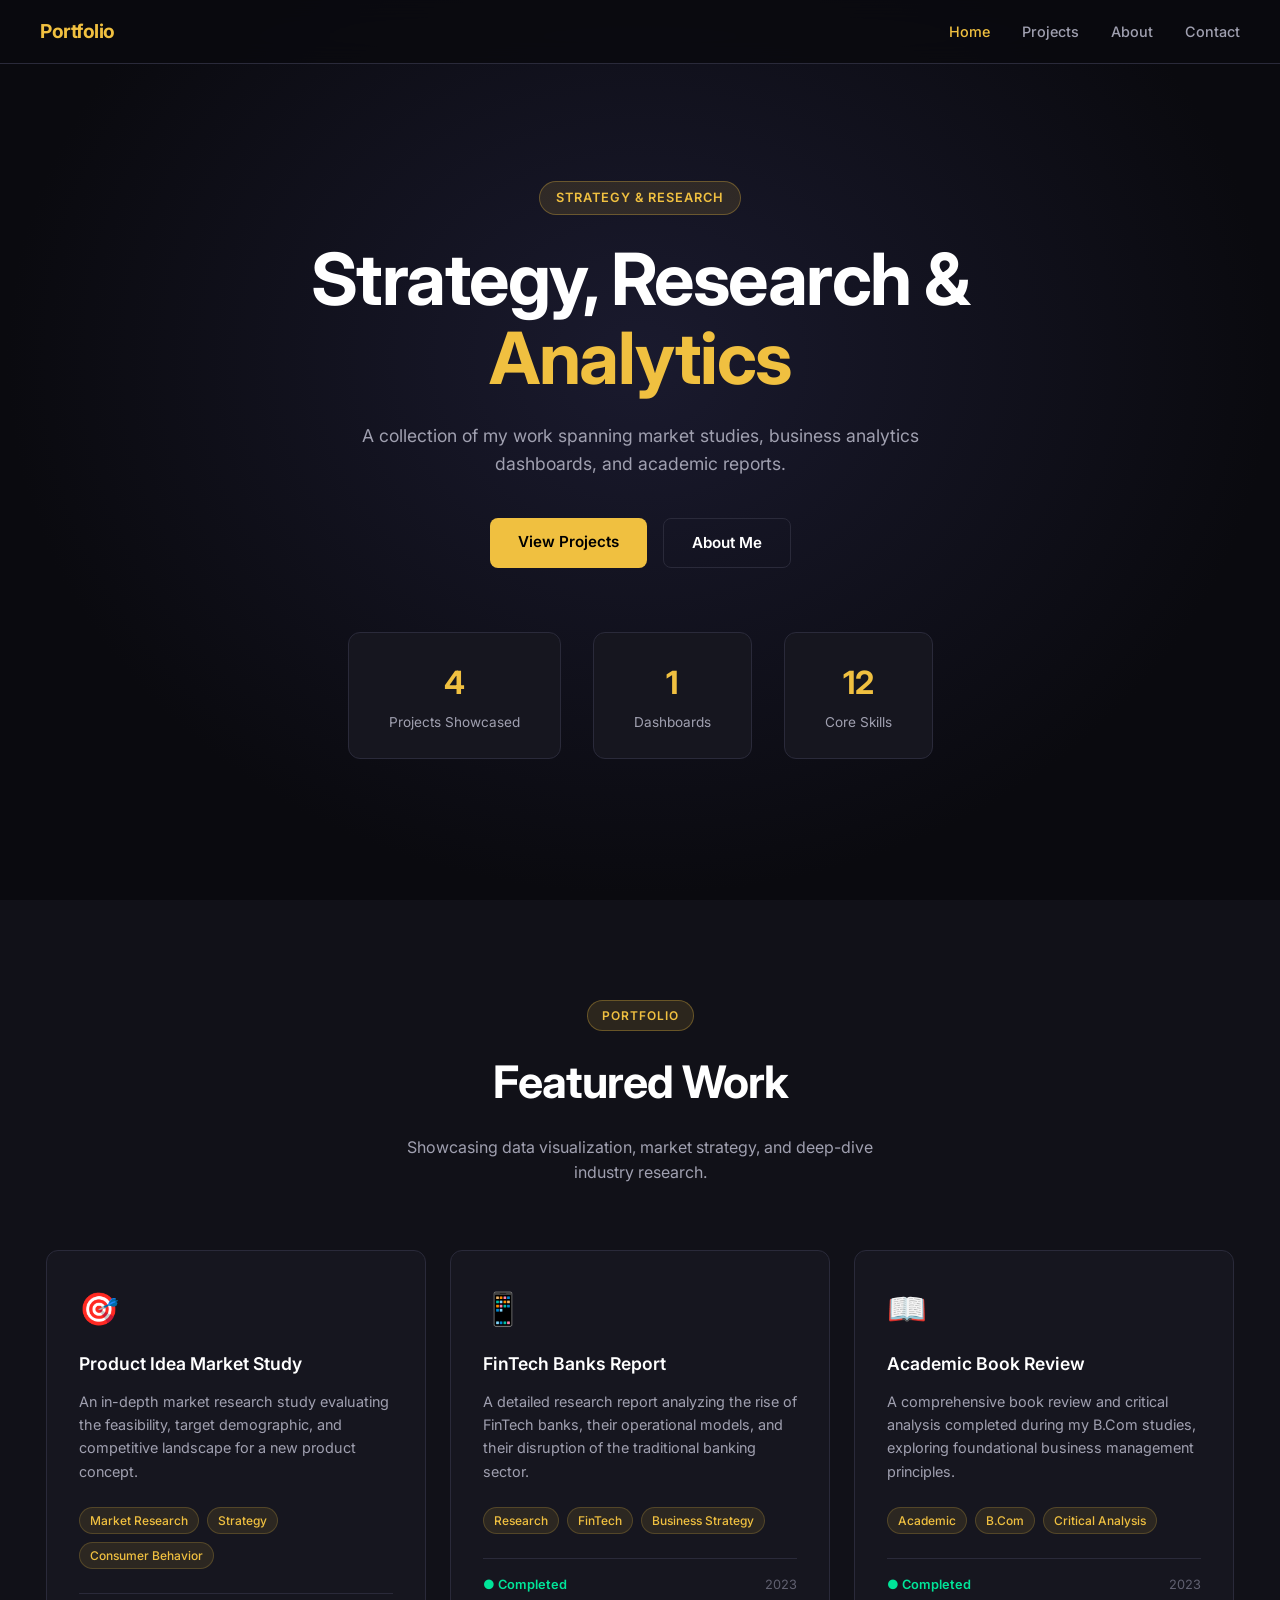
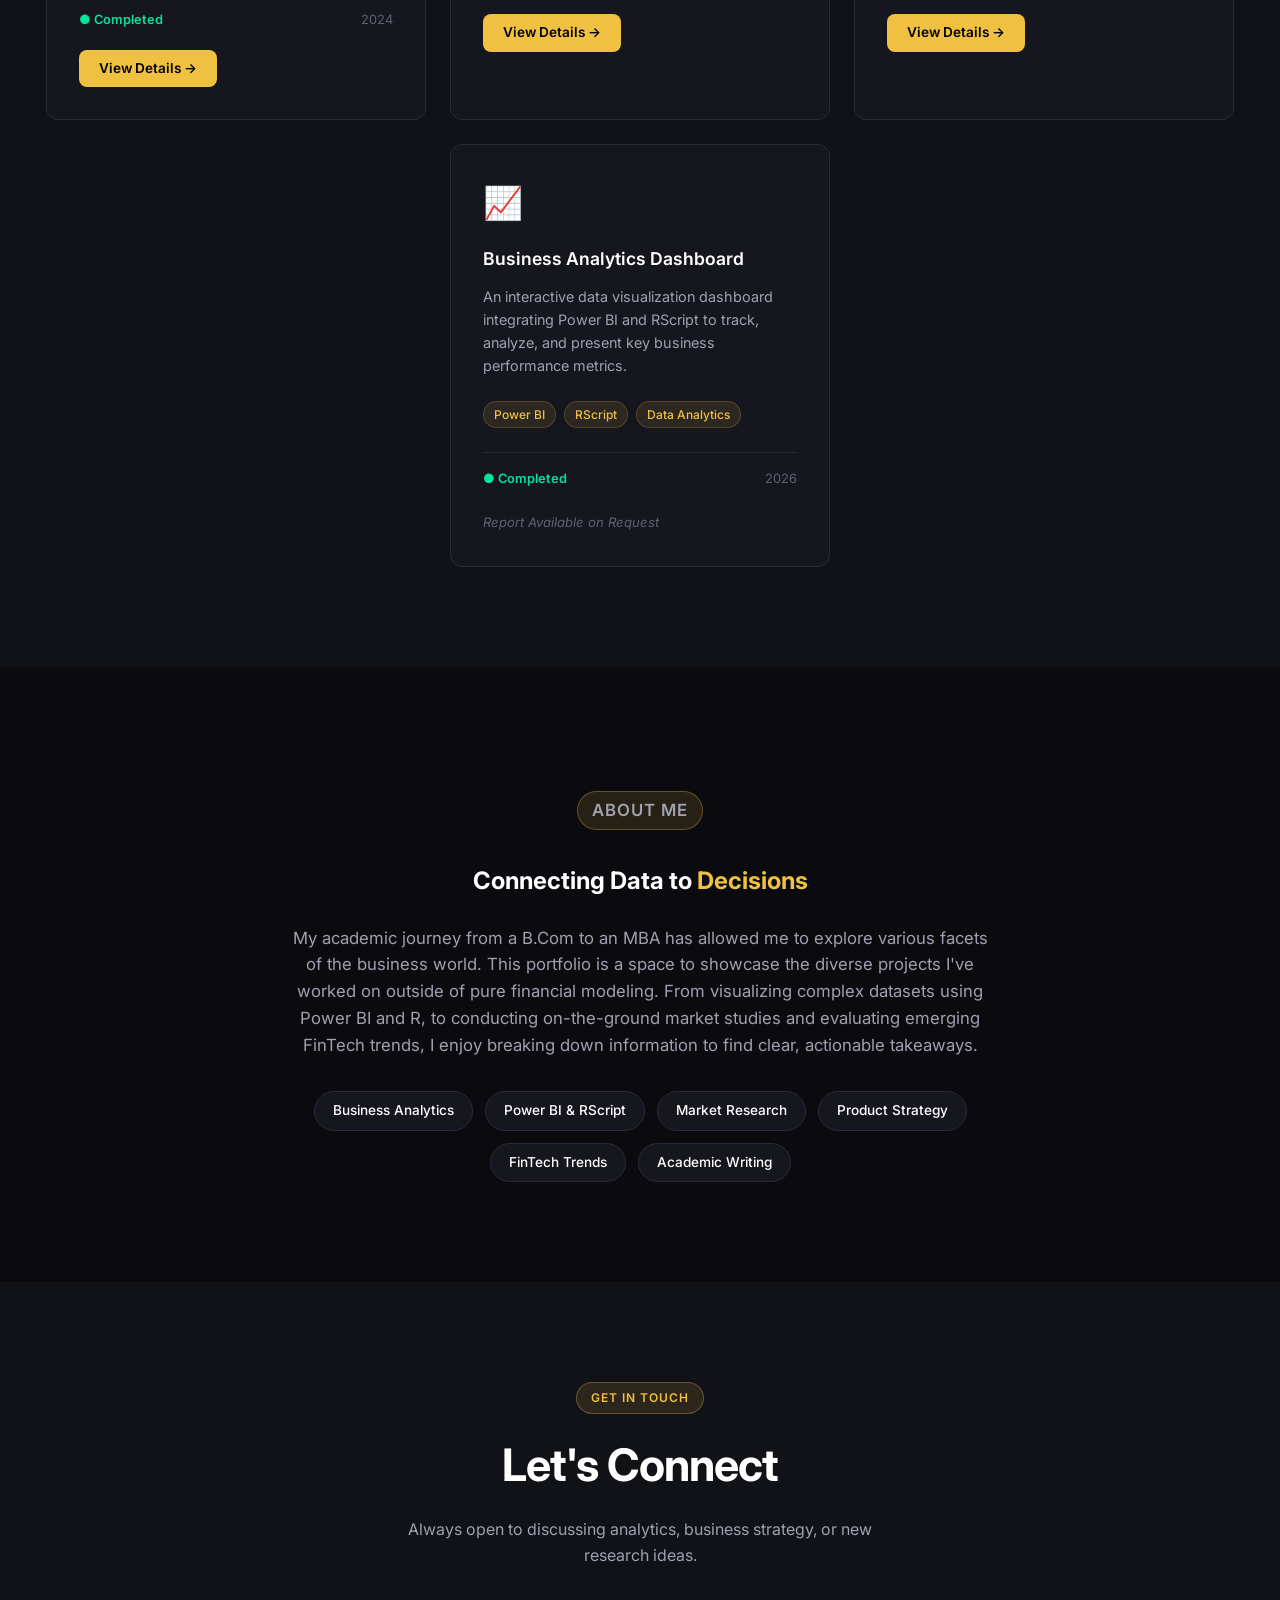
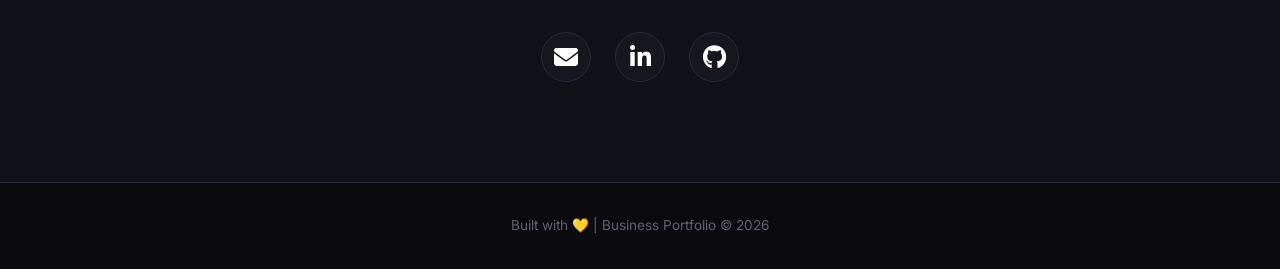
==== index.html @ 31db5a24 "first commit" ====
<!DOCTYPE html>
<html lang="en">
<head>
    <meta charset="UTF-8" />
    <meta name="viewport" content="width=device-width, initial-scale=1.0"/>
    <title>Business & Analytics Portfolio</title>
    <link rel="icon" href="images/favicon.svg" type="image/svg+xml"/>
    <link href="https://fonts.googleapis.com/css2?family=Inter:wght@300;400;500;600;700&display=swap" rel="stylesheet"/>
    <link rel="stylesheet" href="css/style.css"/>
    <link rel="stylesheet" href="https://cdnjs.cloudflare.com/ajax/libs/font-awesome/6.4.0/css/all.min.css">
</head>
<body>

    <nav id="navbar">
        <div class="nav-container">
            <div class="nav-logo">Portfolio</div>
            <ul class="nav-links">
                <li><a href="#home">Home</a></li>
                <li><a href="#projects">Projects</a></li>
                <li><a href="#about">About</a></li>
                <li><a href="#contact">Contact</a></li>
            </ul>
        </div>
    </nav>

    <section id="home" class="hero">
        <div class="hero-content">
            <p class="hero-tag">Strategy & Research</p>
            <h1>Strategy, Research & <br/> <span class="highlight">Analytics</span></h1>
            <p class="hero-sub">A collection of my work spanning market studies, business analytics dashboards, and academic reports.</p>
            <div class="hero-buttons">
                <a href="#projects" class="btn-primary">View Projects</a>
                <a href="#about" class="btn-secondary">About Me</a>
            </div>
        </div>
        <div class="hero-stats">
            <div class="stat-card">
                <h3 id="stat-projects">0</h3>
                <p>Projects Showcased</p>
            </div>
            <div class="stat-card">
                <h3 id="stat-models">0</h3>
                <p>Dashboards</p>
            </div>
            <div class="stat-card">
                <h3 id="stat-tools">0</h3>
                <p>Core Skills</p>
            </div>
        </div>
    </section>

    <section id="projects" class="projects">
        <div class="section-header">
            <p class="section-tag">Portfolio</p>
            <h2>Featured Work</h2>
            <p class="section-sub">Showcasing data visualization, market strategy, and deep-dive industry research.</p>
        </div>
        <div class="projects-grid" id="projects-grid">
            </div>
    </section>

    <section id="about" class="about">
        <div class="about-content">
            <p class="section-tag">About Me</p>
            <h2>Connecting Data to <span class="highlight">Decisions</span></h2>
            <p>My academic journey from a B.Com to an MBA has allowed me to explore various facets of the business world. This portfolio is a space to showcase the diverse projects I've worked on outside of pure financial modeling. From visualizing complex datasets using Power BI and R, to conducting on-the-ground market studies and evaluating emerging FinTech trends, I enjoy breaking down information to find clear, actionable takeaways.</p>
            <div class="skills-grid">
                <div class="skill-tag">Business Analytics</div>
                <div class="skill-tag">Power BI & RScript</div>
                <div class="skill-tag">Market Research</div>
                <div class="skill-tag">Product Strategy</div>
                <div class="skill-tag">FinTech Trends</div>
                <div class="skill-tag">Academic Writing</div>
            </div>
        </div>
    </section>

    <section id="contact" class="contact">
        <div class="section-header">
            <p class="section-tag">Get In Touch</p>
            <h2>Let's Connect</h2>
            <p class="section-sub">Always open to discussing analytics, business strategy, or new research ideas.</p>
        </div>
        <ul class="social-links">
            <li><a href="mailto:adithyas0503@gmail.com" class="social-icon"><i class="fas fa-envelope"></i></a></li>
            <li><a href="https://www.linkedin.com/in/s-adithya-918009294/" target="_blank" class="social-icon"><i class="fab fa-linkedin-in"></i></a></li>
            <li><a href="https://github.com/AnbudanAdithya" target="_blank" class="social-icon"><i class="fab fa-github"></i></a></li>
        </ul>
    </section>

    <footer>
        <p>Built with 💛 | Business Portfolio <span></span>© 2026</p>
    </footer>

    <script src="js/main.js"></script>

</body>
</html>
---- css/style.css ----
/* ── RESET & BASE ────────────────────────────────────────── */
*, *::before, *::after {
    margin: 0;
    padding: 0;
    box-sizing: border-box;
}

:root {
    --bg-primary:    #0a0a0f;
    --bg-secondary:  #111118;
    --bg-card:       #16161f;
    --accent:        #f0c040;
    --accent-hover:  #e0b030;
    --text-primary:  #ffffff;
    --text-secondary:#a0a0b0;
    --text-muted:    #606070;
    --border:        #2a2a3a;
    --success:       #00e599;
    --danger:        #ff4d6d;
    --font:          'Inter', sans-serif;
    --radius:        12px;
    --transition:    0.3s ease;
}

html { scroll-behavior: smooth; }

body {
    font-family: var(--font);
    background: var(--bg-primary);
    color: var(--text-primary);
    line-height: 1.6;
    overflow-x: hidden;
}

/* ── SCROLLBAR ───────────────────────────────────────────── */
::-webkit-scrollbar { width: 6px; }
::-webkit-scrollbar-track { background: var(--bg-primary); }
::-webkit-scrollbar-thumb { background: var(--accent); border-radius: 3px; }

/* ── NAVIGATION ──────────────────────────────────────────── */
#navbar {
    position: fixed;
    top: 0; left: 0; right: 0;
    z-index: 1000;
    background: rgba(10, 10, 15, 0.85);
    backdrop-filter: blur(12px);
    border-bottom: 1px solid var(--border);
    padding: 0 2rem;
    height: 64px;
    display: flex;
    align-items: center;
    transition: var(--transition);
}

.nav-container {
    max-width: 1200px;
    margin: 0 auto;
    width: 100%;
    display: flex;
    justify-content: space-between;
    align-items: center;
}

.nav-logo {
    font-size: 1.2rem;
    font-weight: 700;
    color: var(--accent);
    letter-spacing: -0.5px;
}

.nav-links {
    list-style: none;
    display: flex;
    gap: 2rem;
}

.nav-links a {
    text-decoration: none;
    color: var(--text-secondary);
    font-size: 0.9rem;
    font-weight: 500;
    transition: var(--transition);
}

.nav-links a:hover { color: var(--accent); }

/* ── HERO ─────────────────────────────────────────────────── */
.hero {
    min-height: 100vh;
    display: flex;
    flex-direction: column;
    justify-content: center;
    align-items: center;
    text-align: center;
    padding: 100px 2rem 60px;
    background: radial-gradient(ellipse at 50% 40%, #1a1a2e 0%, var(--bg-primary) 70%);
}

.hero-tag {
    display: inline-block;
    background: rgba(240, 192, 64, 0.12);
    color: var(--accent);
    border: 1px solid rgba(240, 192, 64, 0.3);
    padding: 6px 16px;
    border-radius: 100px;
    font-size: 0.8rem;
    font-weight: 600;
    letter-spacing: 1px;
    text-transform: uppercase;
    margin-bottom: 1.5rem;
}

.hero h1 {
    font-size: clamp(2.5rem, 6vw, 4.5rem);
    font-weight: 700;
    line-height: 1.1;
    letter-spacing: -1.5px;
    margin-bottom: 1.5rem;
}

.highlight { color: var(--accent); }

.hero-sub {
    font-size: 1.1rem;
    color: var(--text-secondary);
    max-width: 560px;
    margin: 0 auto 2.5rem;
}

.hero-buttons {
    display: flex;
    gap: 1rem;
    justify-content: center;
    flex-wrap: wrap;
    margin-bottom: 4rem;
}

.hero-stats {
    display: flex;
    gap: 2rem;
    flex-wrap: wrap;
    justify-content: center;
}

.stat-card {
    background: var(--bg-card);
    border: 1px solid var(--border);
    border-radius: var(--radius);
    padding: 1.5rem 2.5rem;
    text-align: center;
    transition: var(--transition);
}

.stat-card:hover {
    border-color: var(--accent);
    transform: translateY(-4px);
}

.stat-card h3 {
    font-size: 2rem;
    font-weight: 700;
    color: var(--accent);
}

.stat-card p {
    font-size: 0.85rem;
    color: var(--text-secondary);
    margin-top: 4px;
}

/* ── BUTTONS ─────────────────────────────────────────────── */
.btn-primary {
    background: var(--accent);
    color: #000;
    padding: 12px 28px;
    border-radius: 8px;
    font-weight: 600;
    font-size: 0.95rem;
    text-decoration: none;
    border: none;
    cursor: pointer;
    transition: var(--transition);
    display: inline-block;
}

.btn-primary:hover {
    background: var(--accent-hover);
    transform: translateY(-2px);
}

.btn-secondary {
    background: transparent;
    color: var(--text-primary);
    padding: 12px 28px;
    border-radius: 8px;
    font-weight: 600;
    font-size: 0.95rem;
    text-decoration: none;
    border: 1px solid var(--border);
    cursor: pointer;
    transition: var(--transition);
    display: inline-block;
}

.btn-secondary:hover {
    border-color: var(--accent);
    color: var(--accent);
    transform: translateY(-2px);
}

/* ── SECTIONS ────────────────────────────────────────────── */
section { padding: 100px 2rem; }

.section-header {
    text-align: center;
    margin-bottom: 4rem;
}

.section-tag {
    display: inline-block;
    background: rgba(240, 192, 64, 0.12);
    color: var(--accent);
    border: 1px solid rgba(240, 192, 64, 0.3);
    padding: 5px 14px;
    border-radius: 100px;
    font-size: 0.75rem;
    font-weight: 600;
    letter-spacing: 1px;
    text-transform: uppercase;
    margin-bottom: 1rem;
}

.section-header h2 {
    font-size: clamp(1.8rem, 4vw, 2.8rem);
    font-weight: 700;
    letter-spacing: -1px;
    margin-bottom: 1rem;
}

.section-sub {
    color: var(--text-secondary);
    font-size: 1rem;
    max-width: 520px;
    margin: 0 auto;
}

/* ── PROJECTS GRID ───────────────────────────────────────── */
.projects { background: var(--bg-secondary); }

.projects-grid {
    display: flex;
    flex-wrap: wrap;
    justify-content: center;
    /*grid-template-columns: repeat(auto-fit, minmax(320px, 1fr));*/
    gap: 1.5rem;
    max-width: 1200px;
    margin: 0 auto;
}

.project-card {
    flex: 1 1 320px; /* Allows the card to grow, shrink, with a base of 320px */
    max-width: 380px; /* Prevents a single card from stretching out too wide */
    background: var(--bg-card);
    border: 1px solid var(--border);
    border-radius: var(--radius);
    padding: 2rem;
    transition: var(--transition);
    cursor: pointer;
    position: relative;
    overflow: hidden;
}

.project-card::before {
    content: '';
    position: absolute;
    top: 0; left: 0; right: 0;
    height: 3px;
    background: var(--accent);
    transform: scaleX(0);
    transition: var(--transition);
}

.project-card:hover { 
    border-color: var(--accent);
    transform: translateY(-6px);
}

.project-card:hover::before { transform: scaleX(1); }

.project-icon {
    font-size: 2rem;
    margin-bottom: 1rem;
}

.project-card h3 {
    font-size: 1.1rem;
    font-weight: 600;
    margin-bottom: 0.75rem;
}

.project-card p {
    color: var(--text-secondary);
    font-size: 0.9rem;
    margin-bottom: 1.5rem;
    line-height: 1.6;
}

.project-tags {
    display: flex;
    flex-wrap: wrap;
    gap: 0.5rem;
    margin-bottom: 1.5rem;
}

.tag {
    background: rgba(240, 192, 64, 0.1);
    color: var(--accent);
    border: 1px solid rgba(240, 192, 64, 0.2);
    padding: 3px 10px;
    border-radius: 100px;
    font-size: 0.75rem;
    font-weight: 500;
}

.project-footer {
    display: flex;
    justify-content: space-between;
    align-items: center;
    font-size: 0.8rem;
    color: var(--text-muted);
    border-top: 1px solid var(--border);
    padding-top: 1rem;
}

/* ── CALCULATOR ──────────────────────────────────────────── */
.calculator-section { background: var(--bg-primary); }

.calculator-vertical {
    max-width: 1100px;
    margin: 0 auto;
    display: flex;
    flex-direction: column;
    gap: 2rem;
}

/* ── INPUT PANEL (top) ───────────────────────────────────── */
.calc-inputs-top {
    background: var(--bg-card);
    border: 1px solid var(--border);
    border-radius: var(--radius);
    padding: 2rem;
}

.calc-inputs-top h3 {
    font-size: 1.1rem;
    font-weight: 600;
    color: var(--accent);
    margin-bottom: 1.5rem;
}

.inputs-grid {
    display: grid;
    grid-template-columns: 1fr 1fr;
    gap: 2rem;
}

.input-col { display: flex; flex-direction: column; gap: 0; }

.input-group {
    margin-bottom: 1.1rem;
}

.input-group label {
    display: block;
    font-size: 0.82rem;
    font-weight: 500;
    color: var(--text-secondary);
    margin-bottom: 6px;
}

.input-group input {
    width: 100%;
    background: var(--bg-secondary);
    border: 1px solid var(--border);
    border-radius: 8px;
    padding: 10px 14px;
    color: var(--text-primary);
    font-size: 0.9rem;
    font-family: var(--font);
    transition: var(--transition);
    outline: none;
}

.input-group input:focus {
    border-color: var(--accent);
    box-shadow: 0 0 0 3px rgba(240, 192, 64, 0.1);
}

.calc-actions {
    display: flex;
    gap: 1rem;
    margin-top: 1.5rem;
    padding-top: 1.5rem;
    border-top: 1px solid var(--border);
    justify-content: center;
}

.calc-actions button {
    min-width: 220px;
}

/* ── RESULTS PANEL (full width) ──────────────────────────── */
.calc-results-full {
    background: var(--bg-card);
    border: 1px solid var(--border);
    border-radius: var(--radius);
    padding: 2rem;
}

.result-metric {
    background: var(--bg-secondary);
    border: 1px solid var(--border);
    border-radius: 10px;
    padding: 1.2rem 1.5rem;
    margin-bottom: 1rem;
    display: flex;
    justify-content: space-between;
    align-items: center;
    transition: var(--transition);
}

.result-metric:hover { border-color: var(--accent); }

.result-metric .label {
    font-size: 0.85rem;
    color: var(--text-secondary);
}

.result-metric .value {
    font-size: 1.15rem;
    font-weight: 700;
    color: var(--accent);
}

.result-metric .value.positive { color: var(--success); }
.result-metric .value.negative { color: var(--danger); }

/* ── CASH FLOW TABLE ─────────────────────────────────────── */
.cf-table {
    width: 100%;
    border-collapse: collapse;
    font-size: 0.85rem;
    margin-top: 1.5rem;
}

.cf-table th {
    background: var(--bg-primary);
    color: var(--text-secondary);
    padding: 12px 16px;
    text-align: right;
    font-weight: 600;
    border-bottom: 1px solid var(--border);
}

.cf-table th:first-child { text-align: left; }

.cf-table td {
    padding: 12px 16px;
    text-align: right;
    border-bottom: 1px solid var(--border);
    color: var(--text-primary);
}

.cf-table td:first-child { text-align: left; font-weight: 500; }
.cf-table tr:hover td { background: rgba(240,192,64,0.04); }
.cf-table .positive { color: var(--success); font-weight: 600; }
.cf-table .negative { color: var(--danger);  font-weight: 600; }

/* ── CHART ───────────────────────────────────────────────── */
.chart-wrapper {
    background: var(--bg-card);
    border: 1px solid var(--border);
    border-radius: var(--radius);
    padding: 2rem;
}

/* ── INPUT TABLE (uneven mode) ───────────────────────────── */
.input-table {
    width: 100%;
    border-collapse: collapse;
    font-size: 0.85rem;
}

.input-table th {
    background: var(--bg-primary);
    color: var(--text-secondary);
    padding: 10px 12px;
    text-align: center;
    font-weight: 600;
    border-bottom: 1px solid var(--border);
}

.input-table td {
    padding: 6px 8px;
    border-bottom: 1px solid var(--border);
    text-align: center;
}

.table-input {
    width: 100%;
    background: var(--bg-secondary);
    border: 1px solid var(--border);
    border-radius: 6px;
    padding: 8px 10px;
    color: var(--text-primary);
    font-size: 0.85rem;
    font-family: var(--font);
    outline: none;
    text-align: right;
    transition: var(--transition);
}

.table-input:focus {
    border-color: var(--accent);
    box-shadow: 0 0 0 2px rgba(240,192,64,0.1);
}

/* ── TOGGLE ──────────────────────────────────────────────── */
.toggle-group {
    display: flex;
    flex-direction: column;
    gap: 0.5rem;
    margin-top: 4px;
}

.toggle-option {
    display: flex;
    align-items: center;
    gap: 8px;
    cursor: pointer;
    font-size: 0.85rem;
    color: var(--text-secondary);
    padding: 8px 12px;
    border: 1px solid var(--border);
    border-radius: 8px;
    transition: var(--transition);
}

.toggle-option:hover { border-color: var(--accent); color: var(--text-primary); }
.toggle-option input[type="radio"] { accent-color: var(--accent); }

/* ── RESPONSIVE ──────────────────────────────────────────── */
@media (max-width: 768px) {
    .inputs-grid { grid-template-columns: 1fr; }
    .calc-actions { flex-direction: column; }
}

/* ── ABOUT ───────────────────────────────────────────────── */
.about {
    background: var(--bg-primary);
    display: flex;
    justify-content: center;
}

.about-content {
    max-width: 700px;
    text-align: center;
}

.about-content p {
    color: var(--text-secondary);
    font-size: 1.05rem;
    margin: 1.5rem 0 2rem;
}

.skills-grid {
    display: flex;
    flex-wrap: wrap;
    gap: 0.75rem;
    justify-content: center;
}

.skill-tag {
    background: var(--bg-card);
    border: 1px solid var(--border);
    color: var(--text-primary);
    padding: 8px 18px;
    border-radius: 100px;
    font-size: 0.85rem;
    font-weight: 500;
    transition: var(--transition);
}

.skill-tag:hover {
    border-color: var(--accent);
    color: var(--accent);
}

/* ── CONTACT ─────────────────────────────────────────────── */
.contact { background: var(--bg-secondary); }

.social-links {
    display: flex;
    justify-content: center;
    gap: 1.5rem;
    list-style: none;
}

.social-icon {
    display: inline-flex;
    justify-content: center;
    align-items: center;
    width: 50px;
    height: 50px;
    background: var(--bg-card);
    border: 1px solid var(--border);
    color: var(--text-primary);
    border-radius: 50%;
    font-size: 1.5rem;
    text-decoration: none;
    transition: var(--transition);
}

.social-icon:hover {
    background: var(--accent);
    color: var(--bg-primary);
    border-color: var(--accent);
    transform: translateY(-5px);
    box-shadow: 0 5px 15px rgba(240, 192, 64, 0.3);
}

.contact-card:hover {
    border-color: var(--accent);
    color: var(--accent);
    transform: translateY(-4px);
}

/* ── FOOTER ──────────────────────────────────────────────── */
footer {
    text-align: center;
    padding: 2rem;
    color: var(--text-muted);
    font-size: 0.85rem;
    border-top: 1px solid var(--border);
}

/* ── RESPONSIVE ──────────────────────────────────────────── */
@media (max-width: 768px) {
    .nav-links { display: none; }
    .calculator-wrapper { grid-template-columns: 1fr; }
    .hero-stats { gap: 1rem; }
    .stat-card { padding: 1rem 1.5rem; }
}

/* ── INPUT TABLE ─────────────────────────────────────────── */
.input-table {
    width: 100%;
    border-collapse: collapse;
    font-size: 0.82rem;
    margin-bottom: 1rem;
}

.input-table th {
    background: var(--bg-primary);
    color: var(--text-secondary);
    padding: 10px 8px;
    text-align: center;
    font-weight: 600;
    border-bottom: 1px solid var(--border);
    font-size: 0.78rem;
}

.input-table td {
    padding: 6px 4px;
    border-bottom: 1px solid var(--border);
    text-align: center;
}

.table-input {
    width: 100%;
    background: var(--bg-secondary);
    border: 1px solid var(--border);
    border-radius: 6px;
    padding: 7px 8px;
    color: var(--text-primary);
    font-size: 0.82rem;
    font-family: var(--font);
    outline: none;
    text-align: right;
    transition: var(--transition);
}

.table-input:focus {
    border-color: var(--accent);
    box-shadow: 0 0 0 2px rgba(240,192,64,0.1);
}

/* ── INVESTMENT TOGGLE ───────────────────────────────────── */
.toggle-group {
    display: flex;
    flex-direction: column;
    gap: 0.5rem;
    margin-top: 4px;
}

.toggle-option {
    display: flex;
    align-items: center;
    gap: 8px;
    cursor: pointer;
    font-size: 0.85rem;
    color: var(--text-secondary);
    padding: 8px 12px;
    border: 1px solid var(--border);
    border-radius: 8px;
    transition: var(--transition);
}

.toggle-option:hover { border-color: var(--accent); color: var(--text-primary); }

.toggle-option input[type="radio"] { accent-color: var(--accent); }

/* ── MODEL PAGE HERO ─────────────────────────────────────── */
.model-hero {
    padding: 120px 2rem 60px;
    text-align: center;
    background: radial-gradient(ellipse at 50% 40%, #1a1a2e 0%, var(--bg-primary) 70%);
}

.model-hero-content {
    max-width: 700px;
    margin: 0 auto;
}

.model-hero h1 {
    font-size: clamp(2rem, 5vw, 3.5rem);
    font-weight: 700;
    letter-spacing: -1.5px;
    margin-bottom: 1rem;
    line-height: 1.1;
}

.contact-card {
    background: var(--bg-card);
    border: 1px solid var(--border);
    color: var(--text-primary);
    text-decoration: none;
    padding: 1.2rem 2.5rem;
    border-radius: var(--radius);
    font-weight: 600;
    font-size: 1rem;
    transition: var(--transition);
    
    /* Add these 3 lines to align the new logos perfectly */
    display: flex;
    align-items: center;
    gap: 12px;
}
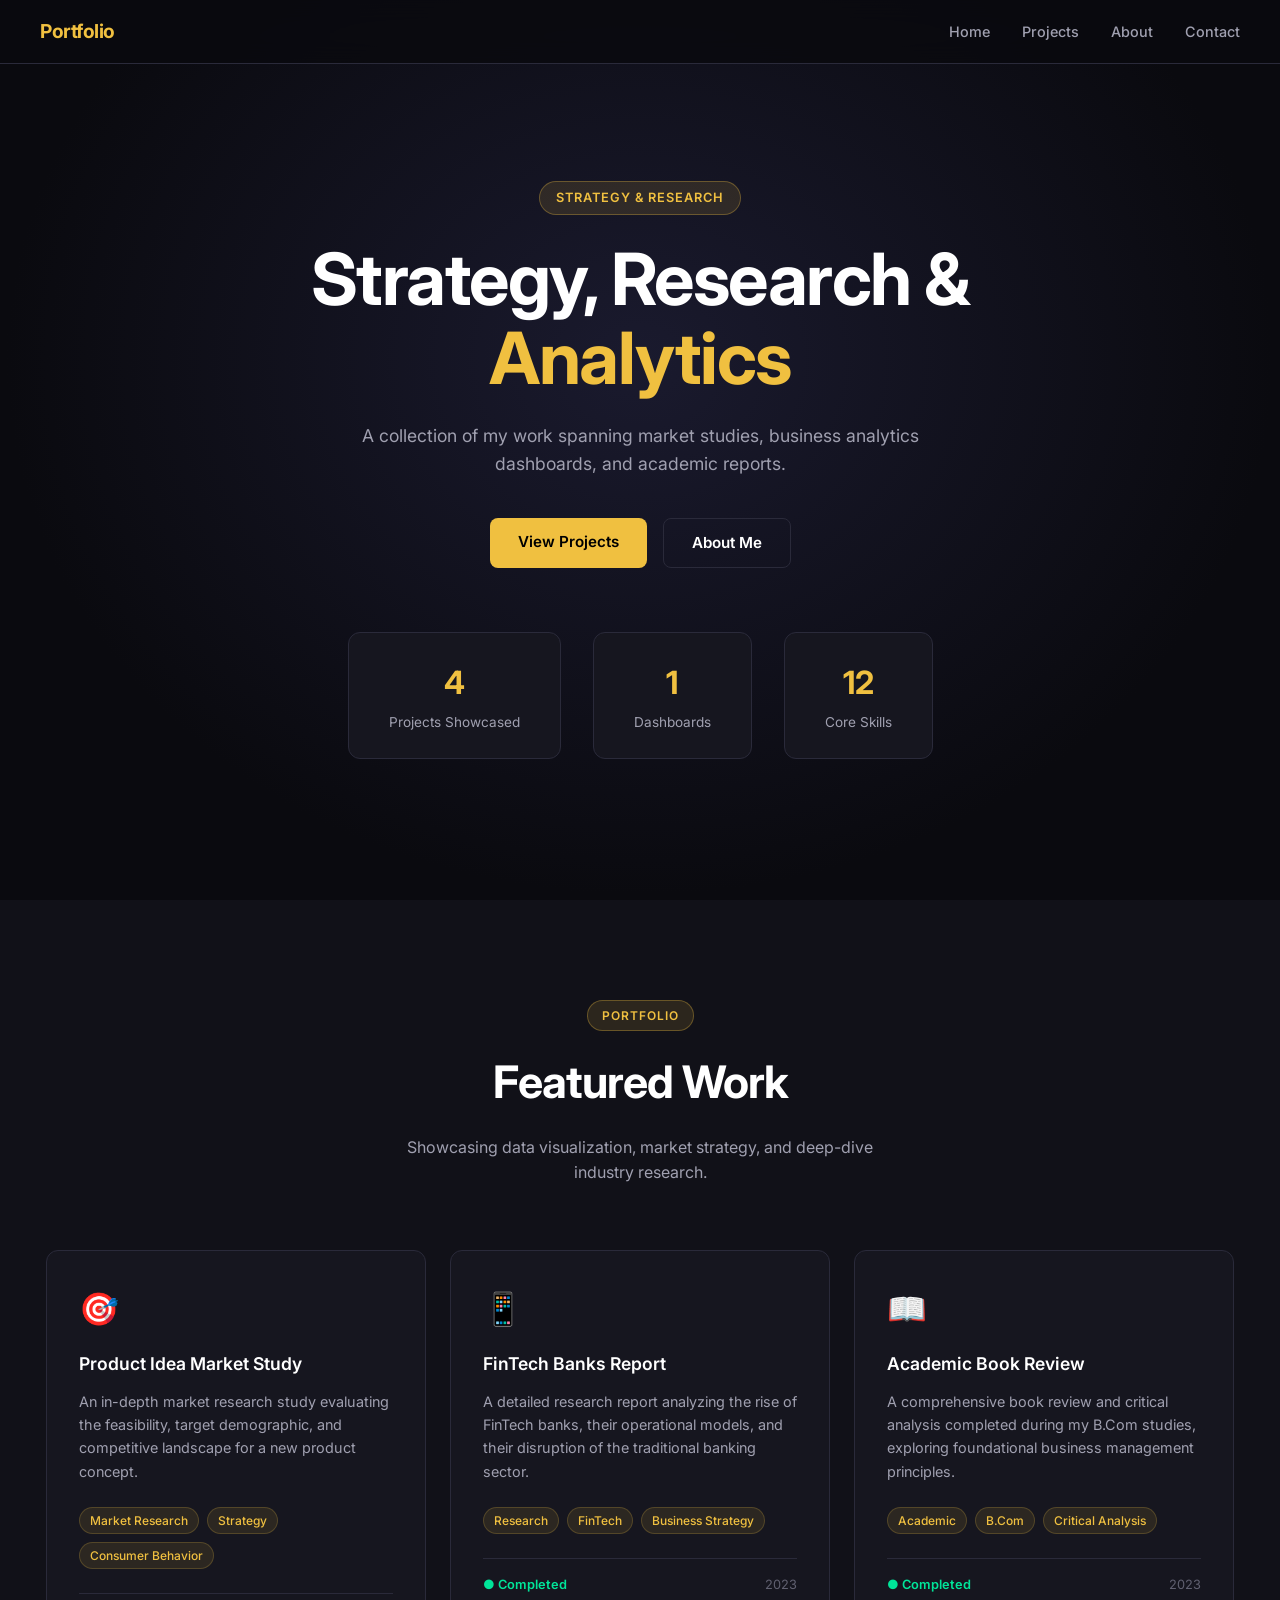
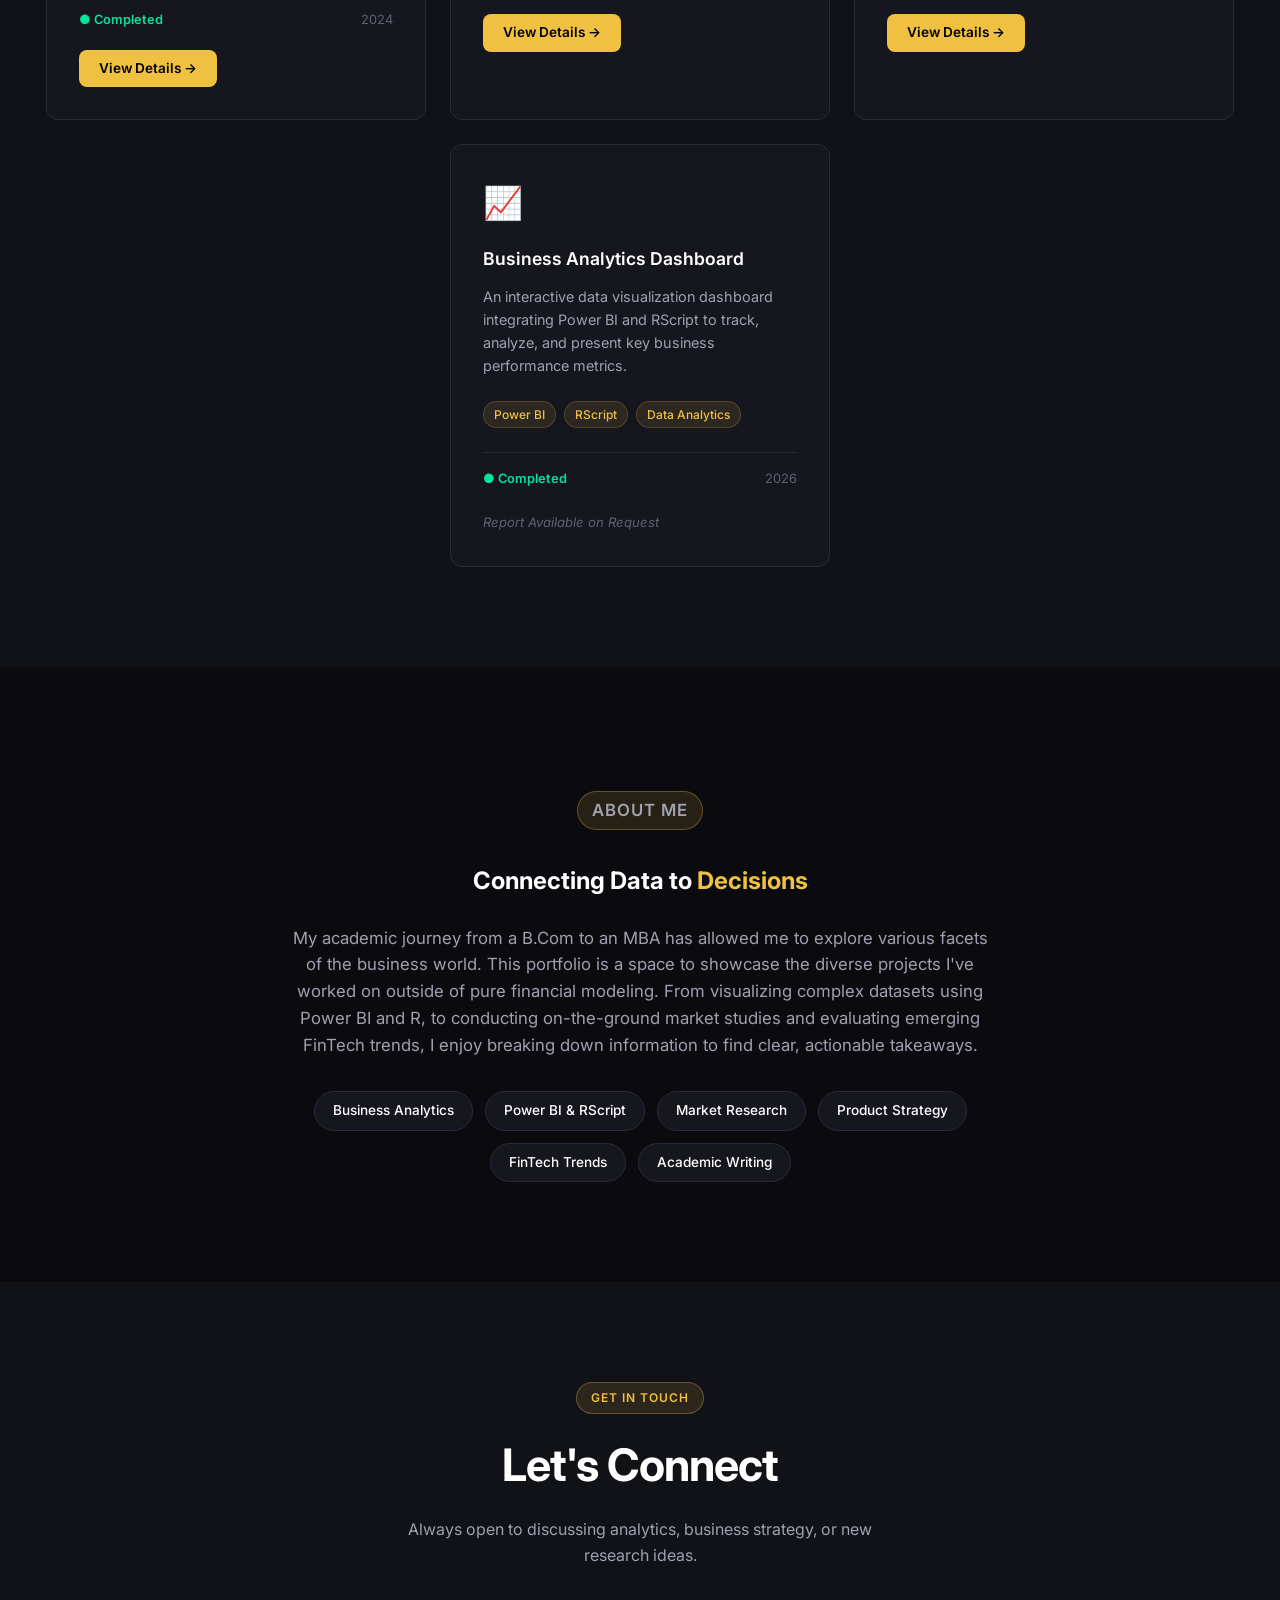
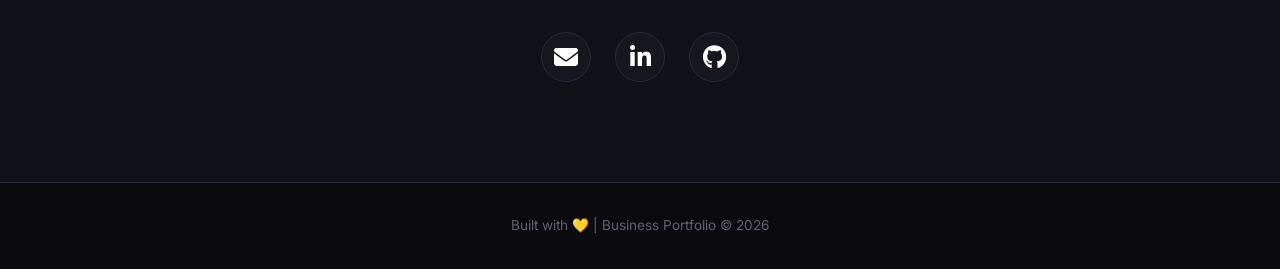
==== commit 69e67194: "link_update_Home" ====
--- a/index.html
+++ b/index.html
@@ -15,7 +15,7 @@
         <div class="nav-container">
             <div class="nav-logo">Portfolio</div>
             <ul class="nav-links">
-                <li><a href="#home">Home</a></li>
+                <li><a href="https://adithya05.vercel.app/index.html">Home</a></li>
                 <li><a href="#projects">Projects</a></li>
                 <li><a href="#about">About</a></li>
                 <li><a href="#contact">Contact</a></li>
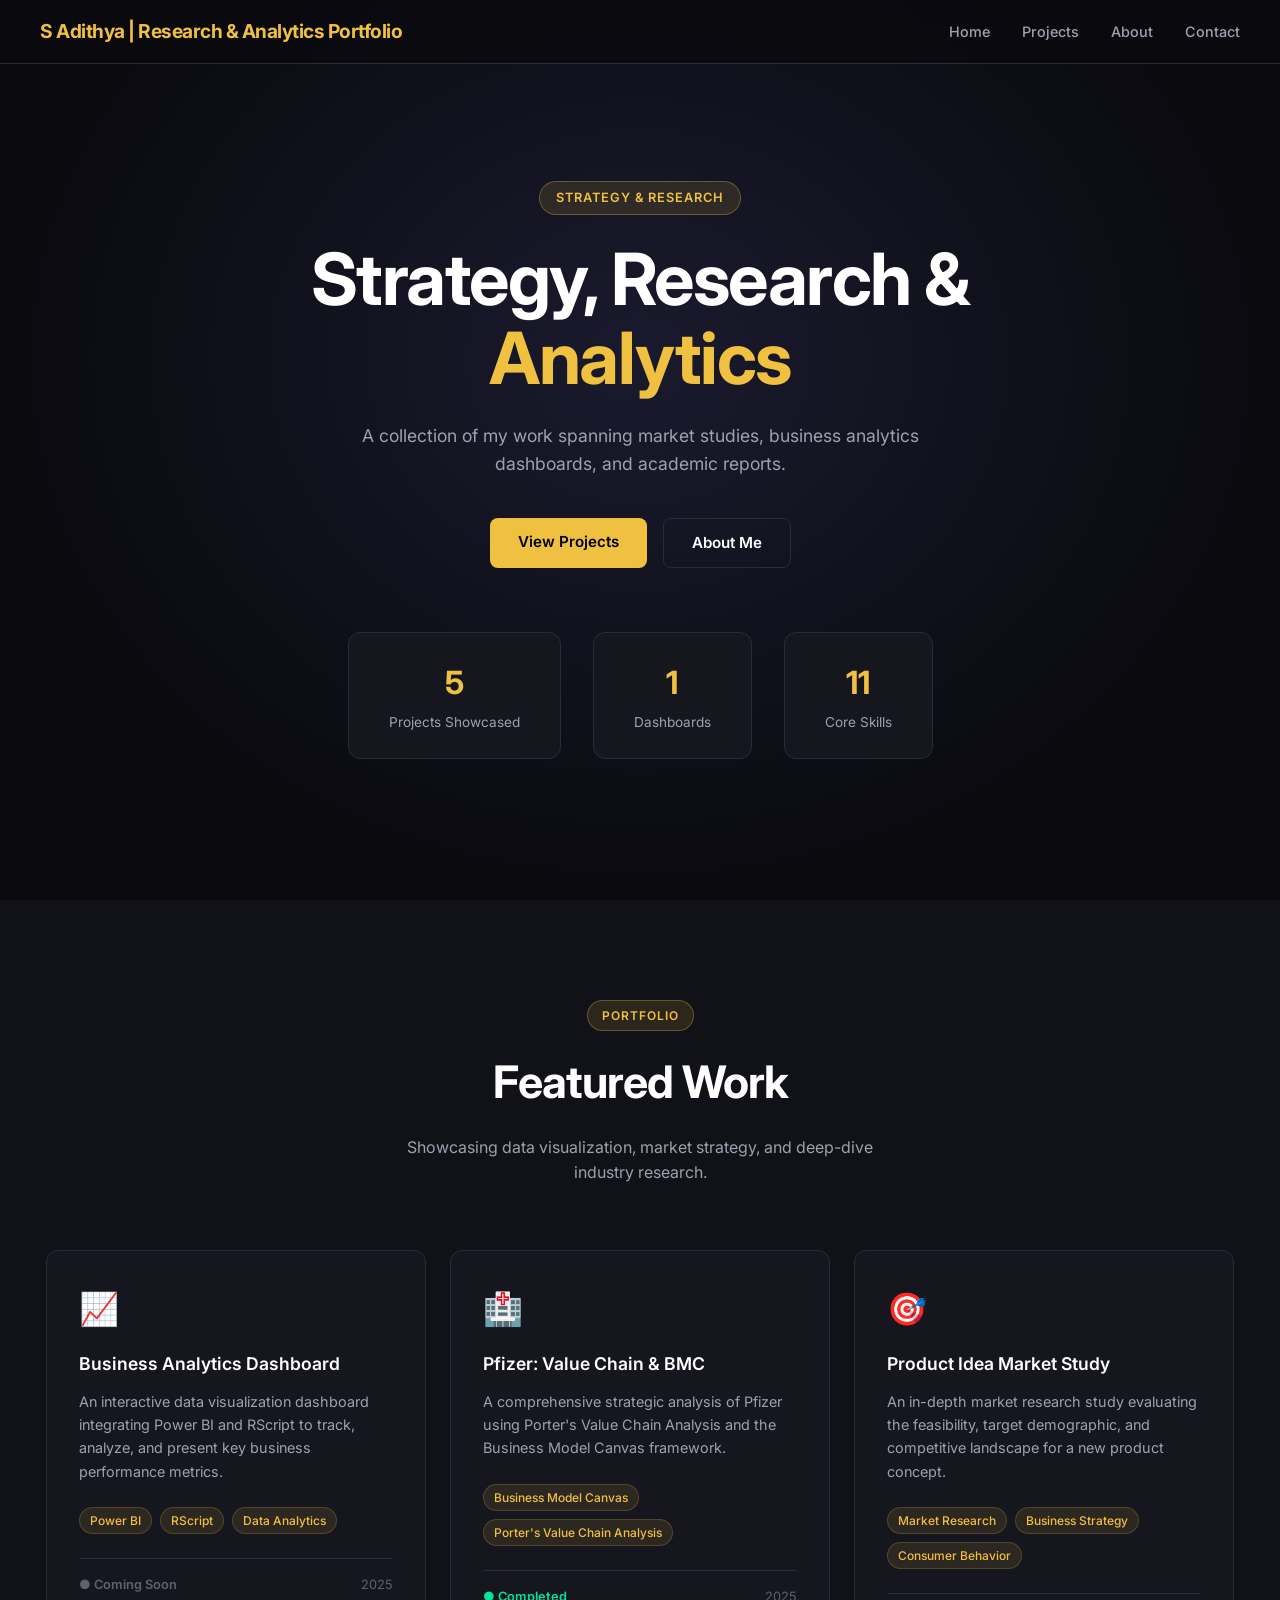
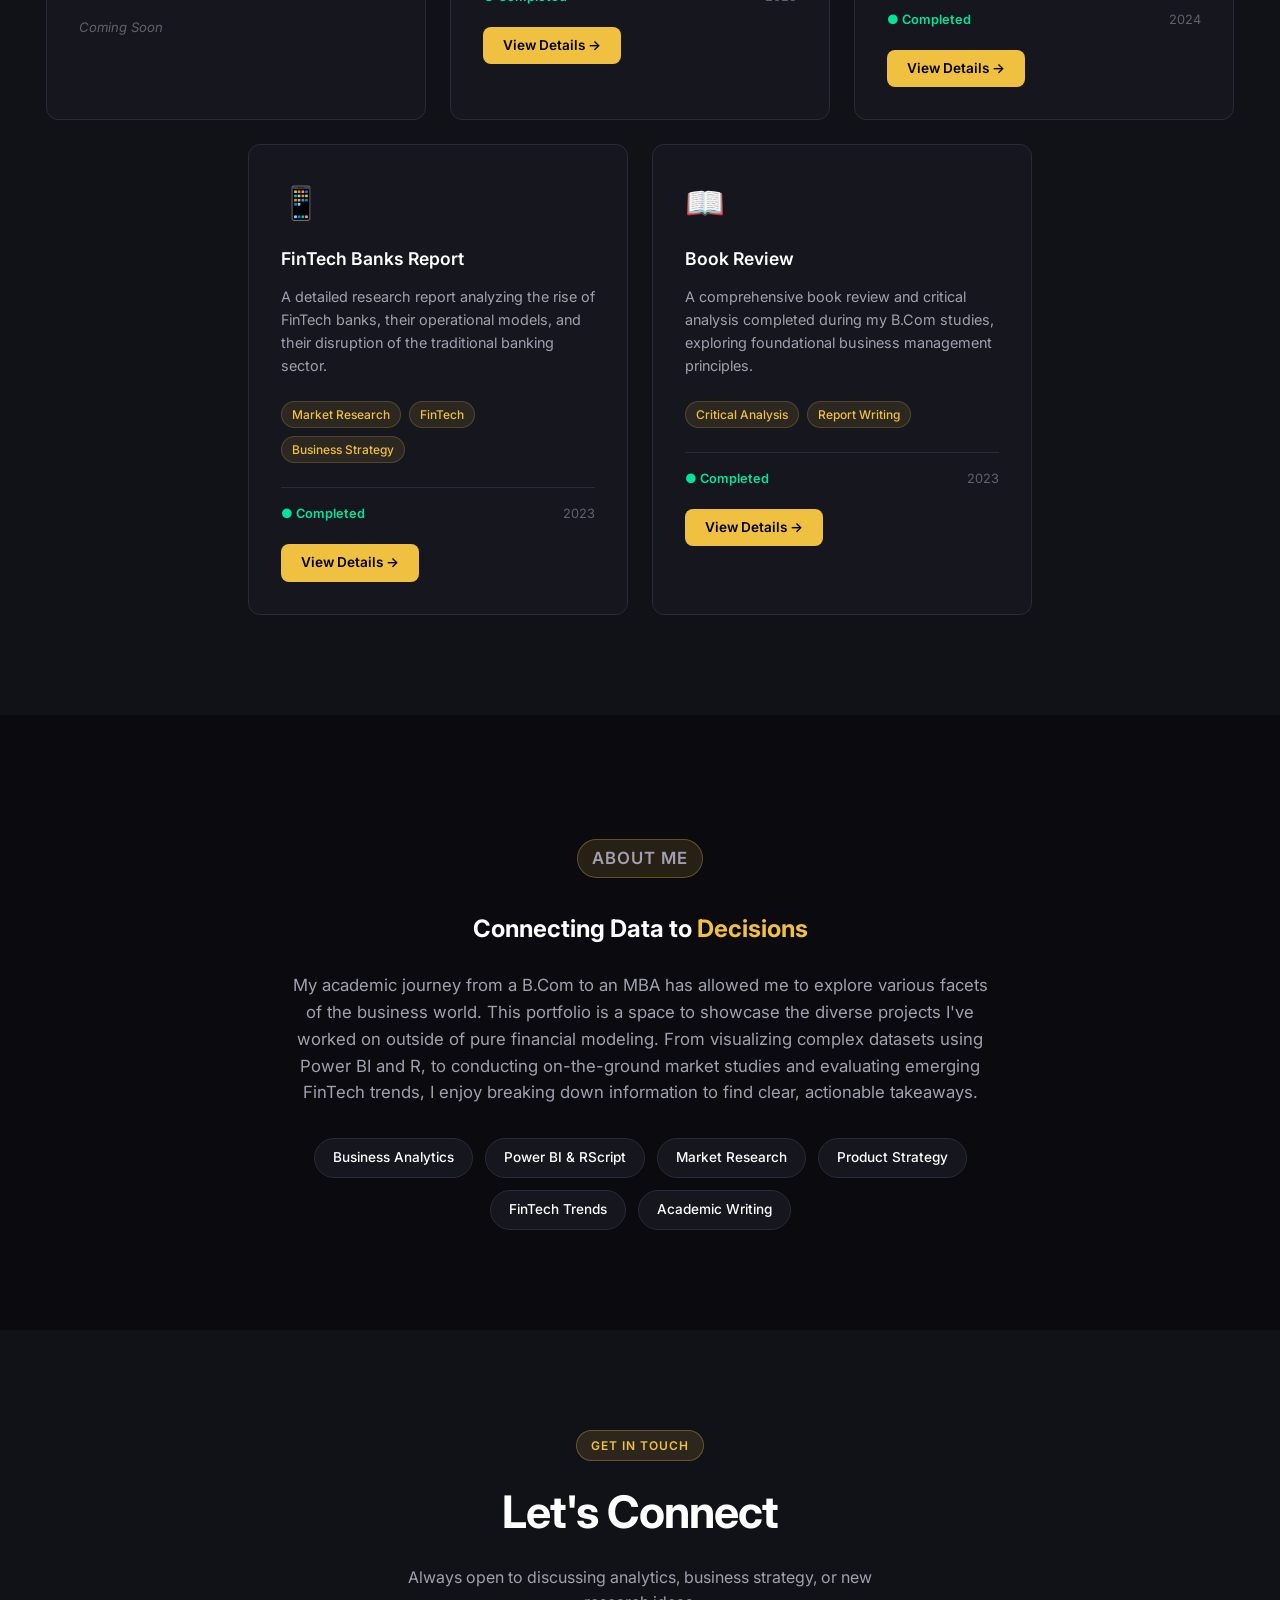
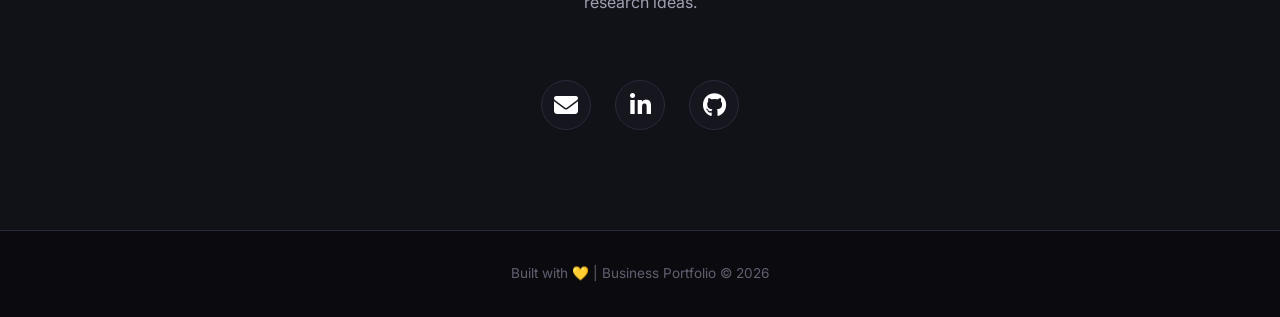
==== commit 96ea974b: "SEO and Google Analytics" ====
--- a/index.html
+++ b/index.html
@@ -3,30 +3,60 @@
 <head>
     <meta charset="UTF-8" />
     <meta name="viewport" content="width=device-width, initial-scale=1.0"/>
-    <title>Business & Analytics Portfolio</title>
+    <title>S Adithya | Research &amp; Analytics Portfolio</title>
+    <meta name="description" content="Market research, business strategy reports, and analytics projects by S Adithya.">
+    <meta name="robots" content="index, follow">
+    <meta name="author" content="S Adithya">
+    <meta name="google-site-verification" content="243Jxfwo9YlJnOdazw-0hytEyVnXx2_7Pl5U5anUTYk" />
+    <link rel="canonical" href="https://sa05-projects.vercel.app/">
+
+    <!-- Open Graph Tags -->
+    <meta property="og:title" content="S Adithya | Research &amp; Analytics Portfolio">
+    <meta property="og:description" content="Market research, business strategy reports, and analytics projects by S Adithya.">
+    <meta property="og:url" content="https://sa05-projects.vercel.app/">
+    <meta property="og:type" content="website">
+    <meta property="og:image" content="https://sa05-projects.vercel.app/images/favicon.svg">
+    <meta name="twitter:card" content="summary">
+    <meta name="twitter:title" content="S Adithya | Research &amp; Analytics Portfolio">
+    <meta name="twitter:description" content="Market research, business strategy reports, and analytics projects by S Adithya.">
+
     <link rel="icon" href="images/favicon.svg" type="image/svg+xml"/>
     <link href="https://fonts.googleapis.com/css2?family=Inter:wght@300;400;500;600;700&display=swap" rel="stylesheet"/>
     <link rel="stylesheet" href="css/style.css"/>
     <link rel="stylesheet" href="https://cdnjs.cloudflare.com/ajax/libs/font-awesome/6.4.0/css/all.min.css">
+
+    <!-- Google tag (gtag.js) -->
+    <script async src="https://www.googletagmanager.com/gtag/js?id=G-HNVCH9K0YQ"></script>
+    <script>
+      window.dataLayer = window.dataLayer || [];
+      function gtag(){dataLayer.push(arguments);}
+      gtag('js', new Date());
+      gtag('config', 'G-HNVCH9K0YQ');
+    </script>
 </head>
 <body>
 
+    <!-- ── NAVIGATION ──────────────────────────────────────── -->
     <nav id="navbar">
         <div class="nav-container">
-            <div class="nav-logo">Portfolio</div>
+            <div class="nav-logo">S Adithya | Research & Analytics Portfolio</div>
             <ul class="nav-links">
                 <li><a href="https://adithya05.vercel.app/index.html">Home</a></li>
                 <li><a href="#projects">Projects</a></li>
                 <li><a href="#about">About</a></li>
                 <li><a href="#contact">Contact</a></li>
             </ul>
+            <button class="hamburger" id="hamburger" aria-label="Open menu" type="button">
+                <span></span><span></span><span></span>
+            </button>
         </div>
     </nav>
 
+    <!-- ── HERO ─────────────────────────────────────────────── -->
     <section id="home" class="hero">
         <div class="hero-content">
-            <p class="hero-tag">Strategy & Research</p>
-            <h1>Strategy, Research & <br/> <span class="highlight">Analytics</span></h1>
+            <p class="hero-tag">Strategy &amp; Research</p>
+            <h1>Strategy, Research &amp; <br/> <span class="highlight">Analytics</span></h1>
             <p class="hero-sub">A collection of my work spanning market studies, business analytics dashboards, and academic reports.</p>
             <div class="hero-buttons">
                 <a href="#projects" class="btn-primary">View Projects</a>
@@ -49,16 +79,17 @@
         </div>
     </section>
 
+    <!-- ── PROJECTS ──────────────────────────────────────────── -->
     <section id="projects" class="projects">
         <div class="section-header">
             <p class="section-tag">Portfolio</p>
             <h2>Featured Work</h2>
             <p class="section-sub">Showcasing data visualization, market strategy, and deep-dive industry research.</p>
         </div>
-        <div class="projects-grid" id="projects-grid">
-            </div>
+        <div class="projects-grid" id="projects-grid"></div>
     </section>
 
+    <!-- ── ABOUT ─────────────────────────────────────────────── -->
     <section id="about" class="about">
         <div class="about-content">
             <p class="section-tag">About Me</p>
@@ -66,7 +97,7 @@
             <p>My academic journey from a B.Com to an MBA has allowed me to explore various facets of the business world. This portfolio is a space to showcase the diverse projects I've worked on outside of pure financial modeling. From visualizing complex datasets using Power BI and R, to conducting on-the-ground market studies and evaluating emerging FinTech trends, I enjoy breaking down information to find clear, actionable takeaways.</p>
             <div class="skills-grid">
                 <div class="skill-tag">Business Analytics</div>
-                <div class="skill-tag">Power BI & RScript</div>
+                <div class="skill-tag">Power BI &amp; RScript</div>
                 <div class="skill-tag">Market Research</div>
                 <div class="skill-tag">Product Strategy</div>
                 <div class="skill-tag">FinTech Trends</div>
@@ -75,6 +106,7 @@
         </div>
     </section>
 
+    <!-- ── CONTACT ───────────────────────────────────────────── -->
     <section id="contact" class="contact">
         <div class="section-header">
             <p class="section-tag">Get In Touch</p>
@@ -82,16 +114,18 @@
             <p class="section-sub">Always open to discussing analytics, business strategy, or new research ideas.</p>
         </div>
         <ul class="social-links">
-            <li><a href="mailto:adithyas0503@gmail.com" class="social-icon"><i class="fas fa-envelope"></i></a></li>
-            <li><a href="https://www.linkedin.com/in/s-adithya-918009294/" target="_blank" class="social-icon"><i class="fab fa-linkedin-in"></i></a></li>
-            <li><a href="https://github.com/AnbudanAdithya" target="_blank" class="social-icon"><i class="fab fa-github"></i></a></li>
+            <li><a href="mailto:adithyas0503@gmail.com" class="social-icon" aria-label="Send email to S Adithya"><i class="fas fa-envelope"></i></a></li>
+            <li><a href="https://www.linkedin.com/in/s-adithya-918009294/" target="_blank" rel="noopener noreferrer" class="social-icon" aria-label="LinkedIn profile"><i class="fab fa-linkedin-in"></i></a></li>
+            <li><a href="https://github.com/AnbudanAdithya" target="_blank" rel="noopener noreferrer" class="social-icon" aria-label="GitHub profile"><i class="fab fa-github"></i></a></li>
         </ul>
     </section>
 
+    <!-- ── FOOTER ────────────────────────────────────────────── -->
     <footer>
-        <p>Built with 💛 | Business Portfolio <span></span>© 2026</p>
+        <p>Built with 💛 | Business Portfolio © <span id="footer-year"></span></p>
     </footer>
 
+    <button id="scroll-top" aria-label="Back to top" type="button">↑</button>
     <script src="js/main.js"></script>
 
 </body>
--- a/css/style.css
+++ b/css/style.css
@@ -84,6 +84,8 @@
 
 .nav-links a:hover { color: var(--accent); }
 
+.hamburger { display: none; }
+
 /* ── HERO ─────────────────────────────────────────────────── */
 .hero {
     min-height: 100vh;
@@ -208,6 +210,11 @@
     transform: translateY(-2px);
 }
 
+.btn-sm {
+    padding: 8px 16px;
+    font-size: 0.85rem;
+}
+
 /* ── SECTIONS ────────────────────────────────────────────── */
 section { padding: 100px 2rem; }
 
@@ -251,15 +258,14 @@
     display: flex;
     flex-wrap: wrap;
     justify-content: center;
-    /*grid-template-columns: repeat(auto-fit, minmax(320px, 1fr));*/
     gap: 1.5rem;
     max-width: 1200px;
     margin: 0 auto;
 }
 
 .project-card {
-    flex: 1 1 320px; /* Allows the card to grow, shrink, with a base of 320px */
-    max-width: 380px; /* Prevents a single card from stretching out too wide */
+    flex: 1 1 320px;
+    max-width: 380px;
     background: var(--bg-card);
     border: 1px solid var(--border);
     border-radius: var(--radius);
@@ -280,7 +286,7 @@
     transition: var(--transition);
 }
 
-.project-card:hover { 
+.project-card:hover {
     border-color: var(--accent);
     transform: translateY(-6px);
 }
@@ -332,7 +338,7 @@
     padding-top: 1rem;
 }
 
-/* ── CALCULATOR ──────────────────────────────────────────── */
+/* ── CALCULATOR / REPORT SECTION ─────────────────────────── */
 .calculator-section { background: var(--bg-primary); }
 
 .calculator-vertical {
@@ -343,7 +349,6 @@
     gap: 2rem;
 }
 
-/* ── INPUT PANEL (top) ───────────────────────────────────── */
 .calc-inputs-top {
     background: var(--bg-card);
     border: 1px solid var(--border);
@@ -358,201 +363,68 @@
     margin-bottom: 1.5rem;
 }
 
-.inputs-grid {
-    display: grid;
-    grid-template-columns: 1fr 1fr;
-    gap: 2rem;
-}
-
-.input-col { display: flex; flex-direction: column; gap: 0; }
-
-.input-group {
-    margin-bottom: 1.1rem;
-}
-
-.input-group label {
-    display: block;
-    font-size: 0.82rem;
-    font-weight: 500;
-    color: var(--text-secondary);
-    margin-bottom: 6px;
-}
-
-.input-group input {
+/* ── PDF REPORT PAGES ────────────────────────────────────── */
+.report-section { padding-top: 0; }
+
+.report-container { max-width: 1000px; margin: 0 auto; }
+
+.report-card { padding: 1rem; }
+
+.report-card-header {
+    display: flex;
+    justify-content: space-between;
+    align-items: center;
+    margin-bottom: 1rem;
+    padding: 0 1rem;
+}
+
+.report-card-header h3 { margin: 0; }
+
+.pdf-viewer {
     width: 100%;
-    background: var(--bg-secondary);
-    border: 1px solid var(--border);
+    height: 75vh;
     border-radius: 8px;
-    padding: 10px 14px;
-    color: var(--text-primary);
+    overflow: hidden;
+    border: 1px solid var(--border);
+    position: relative;
+}
+
+.pdf-loading {
+    position: absolute;
+    top: 50%;
+    left: 50%;
+    transform: translate(-50%, -50%);
+    color: var(--text-muted);
     font-size: 0.9rem;
-    font-family: var(--font);
-    transition: var(--transition);
-    outline: none;
-}
-
-.input-group input:focus {
-    border-color: var(--accent);
-    box-shadow: 0 0 0 3px rgba(240, 192, 64, 0.1);
-}
-
-.calc-actions {
-    display: flex;
-    gap: 1rem;
-    margin-top: 1.5rem;
-    padding-top: 1.5rem;
-    border-top: 1px solid var(--border);
-    justify-content: center;
-}
-
-.calc-actions button {
-    min-width: 220px;
-}
-
-/* ── RESULTS PANEL (full width) ──────────────────────────── */
-.calc-results-full {
-    background: var(--bg-card);
-    border: 1px solid var(--border);
-    border-radius: var(--radius);
-    padding: 2rem;
-}
-
-.result-metric {
-    background: var(--bg-secondary);
-    border: 1px solid var(--border);
-    border-radius: 10px;
-    padding: 1.2rem 1.5rem;
+    pointer-events: none;
+}
+
+.pdf-iframe {
+    width: 100%;
+    height: 100%;
+    border: none;
+    position: relative;
+    z-index: 1;
+}
+
+/* ── MODEL PAGE HERO ─────────────────────────────────────── */
+.model-hero {
+    padding: 120px 2rem 60px;
+    text-align: center;
+    background: radial-gradient(ellipse at 50% 40%, #1a1a2e 0%, var(--bg-primary) 70%);
+}
+
+.model-hero-content {
+    max-width: 700px;
+    margin: 0 auto;
+}
+
+.model-hero h1 {
+    font-size: clamp(2rem, 5vw, 3.5rem);
+    font-weight: 700;
+    letter-spacing: -1.5px;
     margin-bottom: 1rem;
-    display: flex;
-    justify-content: space-between;
-    align-items: center;
-    transition: var(--transition);
-}
-
-.result-metric:hover { border-color: var(--accent); }
-
-.result-metric .label {
-    font-size: 0.85rem;
-    color: var(--text-secondary);
-}
-
-.result-metric .value {
-    font-size: 1.15rem;
-    font-weight: 700;
-    color: var(--accent);
-}
-
-.result-metric .value.positive { color: var(--success); }
-.result-metric .value.negative { color: var(--danger); }
-
-/* ── CASH FLOW TABLE ─────────────────────────────────────── */
-.cf-table {
-    width: 100%;
-    border-collapse: collapse;
-    font-size: 0.85rem;
-    margin-top: 1.5rem;
-}
-
-.cf-table th {
-    background: var(--bg-primary);
-    color: var(--text-secondary);
-    padding: 12px 16px;
-    text-align: right;
-    font-weight: 600;
-    border-bottom: 1px solid var(--border);
-}
-
-.cf-table th:first-child { text-align: left; }
-
-.cf-table td {
-    padding: 12px 16px;
-    text-align: right;
-    border-bottom: 1px solid var(--border);
-    color: var(--text-primary);
-}
-
-.cf-table td:first-child { text-align: left; font-weight: 500; }
-.cf-table tr:hover td { background: rgba(240,192,64,0.04); }
-.cf-table .positive { color: var(--success); font-weight: 600; }
-.cf-table .negative { color: var(--danger);  font-weight: 600; }
-
-/* ── CHART ───────────────────────────────────────────────── */
-.chart-wrapper {
-    background: var(--bg-card);
-    border: 1px solid var(--border);
-    border-radius: var(--radius);
-    padding: 2rem;
-}
-
-/* ── INPUT TABLE (uneven mode) ───────────────────────────── */
-.input-table {
-    width: 100%;
-    border-collapse: collapse;
-    font-size: 0.85rem;
-}
-
-.input-table th {
-    background: var(--bg-primary);
-    color: var(--text-secondary);
-    padding: 10px 12px;
-    text-align: center;
-    font-weight: 600;
-    border-bottom: 1px solid var(--border);
-}
-
-.input-table td {
-    padding: 6px 8px;
-    border-bottom: 1px solid var(--border);
-    text-align: center;
-}
-
-.table-input {
-    width: 100%;
-    background: var(--bg-secondary);
-    border: 1px solid var(--border);
-    border-radius: 6px;
-    padding: 8px 10px;
-    color: var(--text-primary);
-    font-size: 0.85rem;
-    font-family: var(--font);
-    outline: none;
-    text-align: right;
-    transition: var(--transition);
-}
-
-.table-input:focus {
-    border-color: var(--accent);
-    box-shadow: 0 0 0 2px rgba(240,192,64,0.1);
-}
-
-/* ── TOGGLE ──────────────────────────────────────────────── */
-.toggle-group {
-    display: flex;
-    flex-direction: column;
-    gap: 0.5rem;
-    margin-top: 4px;
-}
-
-.toggle-option {
-    display: flex;
-    align-items: center;
-    gap: 8px;
-    cursor: pointer;
-    font-size: 0.85rem;
-    color: var(--text-secondary);
-    padding: 8px 12px;
-    border: 1px solid var(--border);
-    border-radius: 8px;
-    transition: var(--transition);
-}
-
-.toggle-option:hover { border-color: var(--accent); color: var(--text-primary); }
-.toggle-option input[type="radio"] { accent-color: var(--accent); }
-
-/* ── RESPONSIVE ──────────────────────────────────────────── */
-@media (max-width: 768px) {
-    .inputs-grid { grid-template-columns: 1fr; }
-    .calc-actions { flex-direction: column; }
+    line-height: 1.1;
 }
 
 /* ── ABOUT ───────────────────────────────────────────────── */
@@ -627,12 +499,6 @@
     border-color: var(--accent);
     transform: translateY(-5px);
     box-shadow: 0 5px 15px rgba(240, 192, 64, 0.3);
-}
-
-.contact-card:hover {
-    border-color: var(--accent);
-    color: var(--accent);
-    transform: translateY(-4px);
 }
 
 /* ── FOOTER ──────────────────────────────────────────────── */
@@ -644,115 +510,80 @@
     border-top: 1px solid var(--border);
 }
 
-/* ── RESPONSIVE ──────────────────────────────────────────── */
+footer a {
+    color: var(--accent);
+    text-decoration: none;
+}
+
+footer a:hover { text-decoration: underline; }
+
+/* ── SCROLL TO TOP ───────────────────────────────────────── */
+#scroll-top {
+    position: fixed;
+    bottom: 2rem;
+    right: 2rem;
+    background: var(--accent);
+    color: #000;
+    border: none;
+    border-radius: 50%;
+    width: 44px;
+    height: 44px;
+    font-size: 1.2rem;
+    cursor: pointer;
+    display: none;
+    align-items: center;
+    justify-content: center;
+    z-index: 999;
+    box-shadow: 0 4px 15px rgba(240,192,64,0.3);
+    transition: var(--transition);
+}
+
+#scroll-top:hover { background: var(--accent-hover); }
+
+/* ── FOCUS STYLES ────────────────────────────────────────── */
+a:focus-visible, button:focus-visible {
+    outline: 2px solid var(--accent);
+    outline-offset: 3px;
+    border-radius: 4px;
+}
+
+/* ── PRINT STYLES ────────────────────────────────────────── */
+@media print {
+    #navbar, footer, #scroll-top { display: none; }
+    body { background: white; color: black; }
+    .highlight { color: #b8860b; }
+}
+
+/* ── RESPONSIVE (mobile) ─────────────────────────────────── */
 @media (max-width: 768px) {
-    .nav-links { display: none; }
-    .calculator-wrapper { grid-template-columns: 1fr; }
+    /* Navigation */
+    .nav-links {
+        display: none;
+        flex-direction: column;
+        position: absolute;
+        top: 64px; left: 0; right: 0;
+        background: rgba(10, 10, 15, 0.97);
+        padding: 1.5rem 2rem;
+        border-bottom: 1px solid var(--border);
+        gap: 1.2rem;
+    }
+    .nav-links.open { display: flex; }
+    .hamburger {
+        display: flex;
+        flex-direction: column;
+        gap: 5px;
+        cursor: pointer;
+        background: none;
+        border: none;
+        padding: 4px;
+    }
+    .hamburger span {
+        width: 25px; height: 2px;
+        background: var(--accent);
+        border-radius: 2px;
+    }
+
+    /* Hero */
     .hero-stats { gap: 1rem; }
     .stat-card { padding: 1rem 1.5rem; }
-}
-
-/* ── INPUT TABLE ─────────────────────────────────────────── */
-.input-table {
-    width: 100%;
-    border-collapse: collapse;
-    font-size: 0.82rem;
-    margin-bottom: 1rem;
-}
-
-.input-table th {
-    background: var(--bg-primary);
-    color: var(--text-secondary);
-    padding: 10px 8px;
-    text-align: center;
-    font-weight: 600;
-    border-bottom: 1px solid var(--border);
-    font-size: 0.78rem;
-}
-
-.input-table td {
-    padding: 6px 4px;
-    border-bottom: 1px solid var(--border);
-    text-align: center;
-}
-
-.table-input {
-    width: 100%;
-    background: var(--bg-secondary);
-    border: 1px solid var(--border);
-    border-radius: 6px;
-    padding: 7px 8px;
-    color: var(--text-primary);
-    font-size: 0.82rem;
-    font-family: var(--font);
-    outline: none;
-    text-align: right;
-    transition: var(--transition);
-}
-
-.table-input:focus {
-    border-color: var(--accent);
-    box-shadow: 0 0 0 2px rgba(240,192,64,0.1);
-}
-
-/* ── INVESTMENT TOGGLE ───────────────────────────────────── */
-.toggle-group {
-    display: flex;
-    flex-direction: column;
-    gap: 0.5rem;
-    margin-top: 4px;
-}
-
-.toggle-option {
-    display: flex;
-    align-items: center;
-    gap: 8px;
-    cursor: pointer;
-    font-size: 0.85rem;
-    color: var(--text-secondary);
-    padding: 8px 12px;
-    border: 1px solid var(--border);
-    border-radius: 8px;
-    transition: var(--transition);
-}
-
-.toggle-option:hover { border-color: var(--accent); color: var(--text-primary); }
-
-.toggle-option input[type="radio"] { accent-color: var(--accent); }
-
-/* ── MODEL PAGE HERO ─────────────────────────────────────── */
-.model-hero {
-    padding: 120px 2rem 60px;
-    text-align: center;
-    background: radial-gradient(ellipse at 50% 40%, #1a1a2e 0%, var(--bg-primary) 70%);
-}
-
-.model-hero-content {
-    max-width: 700px;
-    margin: 0 auto;
-}
-
-.model-hero h1 {
-    font-size: clamp(2rem, 5vw, 3.5rem);
-    font-weight: 700;
-    letter-spacing: -1.5px;
-    margin-bottom: 1rem;
-    line-height: 1.1;
-}
-
-.contact-card {
-    background: var(--bg-card);
-    border: 1px solid var(--border);
-    color: var(--text-primary);
-    text-decoration: none;
-    padding: 1.2rem 2.5rem;
-    border-radius: var(--radius);
-    font-weight: 600;
-    font-size: 1rem;
-    transition: var(--transition);
-    
-    /* Add these 3 lines to align the new logos perfectly */
-    display: flex;
-    align-items: center;
-    gap: 12px;
 }
